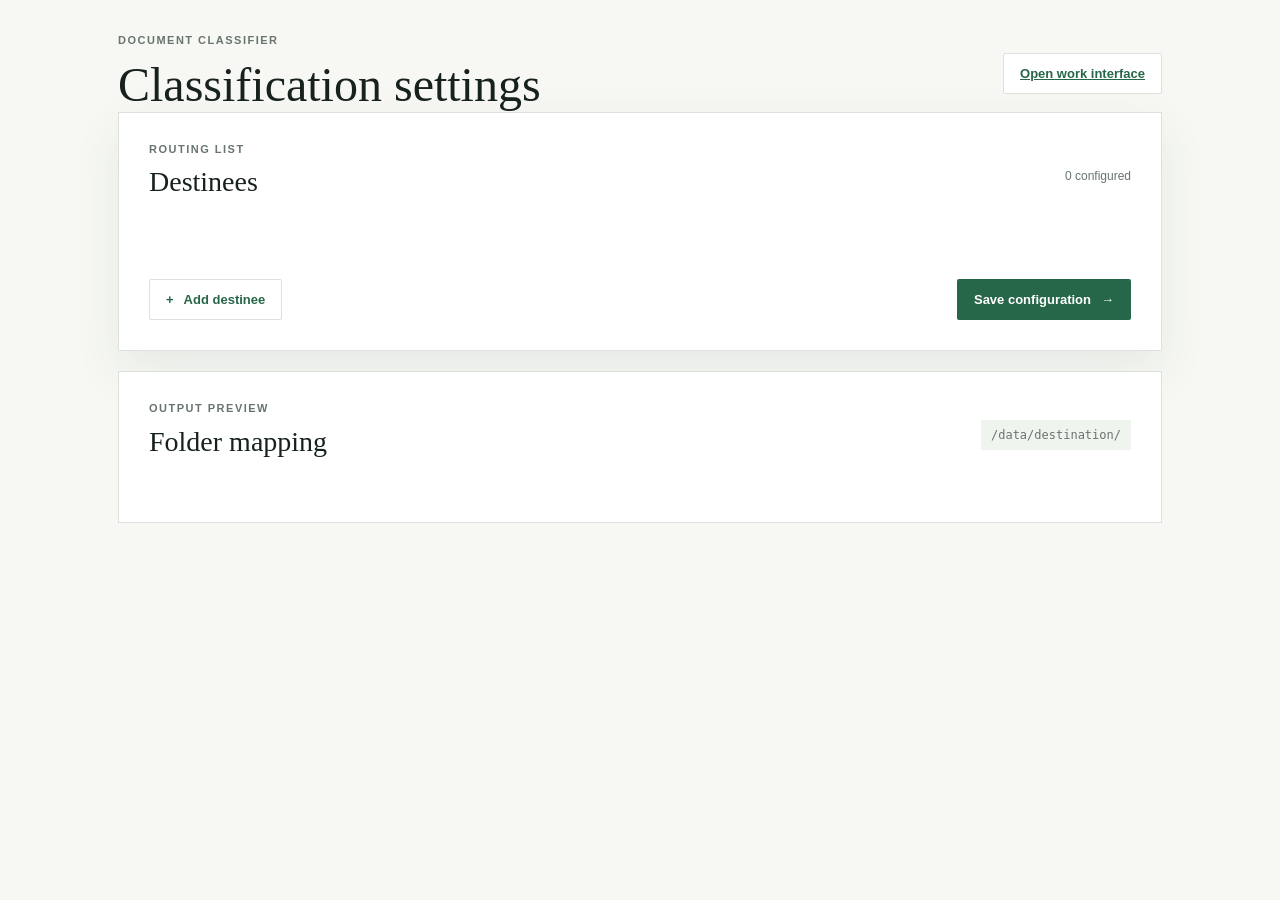
==== frontend/config.html @ 04feac54 "release: v2.0.0 finalize storage and private retention" ====
<!doctype html>
<html lang="en">
<head>
  <meta charset="utf-8">
  <meta name="viewport" content="width=device-width, initial-scale=1">
  <title>Classifier | Destinee configuration</title>
  <link rel="stylesheet" href="styles.css?v=__APP_VERSION__">
</head>
<body>
  <main class="shell">
    <header class="topbar">
      <div>
        <p class="eyebrow">DOCUMENT CLASSIFIER</p>
        <h1>Classification settings</h1>
      </div>
      <div class="topbar-actions">
        <a href="/" class="button button-secondary">Open work interface</a>
      </div>
    </header>

    <section class="workspace-panel" aria-labelledby="destinee-title">
      <div class="panel-heading">
        <div>
          <p class="eyebrow">ROUTING LIST</p>
          <h2 id="destinee-title">Destinees</h2>
        </div>
        <span id="count" class="count">0 configured</span>
      </div>

      <form id="destinee-form" novalidate>
        <div id="destinee-list" class="destinee-list"></div>
        <div id="form-error" class="form-error" role="alert" aria-live="polite"></div>
        <div class="panel-actions">
          <button type="button" id="add-destinee" class="button button-secondary"><span aria-hidden="true">+</span> Add destinee</button>
          <button type="submit" class="button button-primary">Save configuration <span aria-hidden="true">&#8594;</span></button>
        </div>
      </form>
    </section>

    <section class="folder-preview" aria-labelledby="preview-title">
      <div class="preview-heading">
        <div>
          <p class="eyebrow">OUTPUT PREVIEW</p>
          <h2 id="preview-title">Folder mapping</h2>
        </div>
        <span class="preview-root" data-preview-root>/data/destination/</span>
      </div>
      <div id="folder-list" class="folder-list"></div>
    </section>
  </main>
  <script src="config.js?v=__APP_VERSION__"></script>
</body>
</html>
---- frontend/styles.css ----
:root {
  --ink: #17221d;
  --muted: #68746d;
  --line: #dbe1dc;
  --paper: #f7f8f4;
  --panel: #ffffff;
  --green: #276749;
  --mint: #dff1e5;
  --amber: #d88a32;
  --shadow: 0 18px 45px rgba(38, 65, 49, 0.08);
}

* { box-sizing: border-box; }
body {
  margin: 0;
  background: var(--paper);
  color: var(--ink);
  font-family: Georgia, "Times New Roman", serif;
}
button, input { font: inherit; }
button { cursor: pointer; }
.shell { max-width: 1100px; margin: 0 auto; padding: 34px 28px 24px; }
.topbar, .panel-heading, .preview-heading, footer { display: flex; align-items: center; justify-content: space-between; gap: 20px; }
.topbar-actions { display: flex; align-items: center; gap: 12px; }
.help-button { min-width: 110px; justify-content: center; }
.eyebrow { margin: 0 0 10px; color: var(--muted); font: 700 11px/1.2 Arial, sans-serif; letter-spacing: 1.5px; }
.accent { color: var(--amber); }
h1, h2, p { margin-top: 0; }
h1 { margin-bottom: 0; font-size: clamp(30px, 4vw, 48px); font-weight: 400; letter-spacing: 0; }
h2 { margin-bottom: 10px; font-size: 28px; font-weight: 400; letter-spacing: 0; }
.status-pill { display: inline-flex; align-items: center; gap: 8px; padding: 10px 13px; border: 1px solid #cfe0d4; border-radius: 4px; background: var(--mint); color: var(--green); font: 700 12px Arial, sans-serif; }
.status-dot { width: 8px; height: 8px; border-radius: 50%; background: #2e9a5b; }
.global-analysis-status { display: inline-block; margin: 20px 0 0; padding: 8px 11px; border: 1px solid var(--line); font: 700 11px Arial, sans-serif; }
.hero-band { display: flex; justify-content: space-between; align-items: end; min-height: 270px; margin-top: 42px; padding: 34px 38px; background: var(--green); color: white; box-shadow: var(--shadow); }
.hero-band .eyebrow { color: #b9e1c6; }
.hero-band h2 { max-width: 570px; margin-bottom: 14px; font-size: clamp(32px, 5vw, 64px); line-height: .98; }
.lede { max-width: 500px; margin-bottom: 0; color: #d9ebe0; font: 16px/1.55 Arial, sans-serif; }
.route-mark { display: flex; align-items: center; gap: 12px; color: #c1e5cc; font: 700 10px Arial, sans-serif; letter-spacing: 1px; }
.route-mark i { width: 64px; height: 1px; background: #86bf98; }
.path-grid { display: grid; grid-template-columns: repeat(2, 1fr); gap: 16px; margin: 18px 0 46px; }
.path-card { padding: 23px; border: 1px solid var(--line); background: var(--panel); }
.output-card { border-color: #c7dfcf; }
.card-label { display: flex; align-items: center; gap: 9px; margin-bottom: 18px; color: var(--muted); font: 700 11px Arial, sans-serif; letter-spacing: 1px; text-transform: uppercase; }
.icon { display: grid; place-items: center; width: 28px; height: 28px; background: var(--mint); color: var(--green); font: 700 10px Arial, sans-serif; }
.path-card strong, .path-card small { display: block; }
.path-card strong { overflow-wrap: anywhere; font: 16px/1.4 Consolas, monospace; }
.path-card small { margin-top: 7px; color: var(--muted); font: 13px Arial, sans-serif; }
.workspace-panel, .folder-preview { padding: 30px; border: 1px solid var(--line); background: var(--panel); box-shadow: var(--shadow); }
.inbox-panel { margin-top: 20px; padding: 30px; border: 1px solid var(--line); background: #f1f5ef; }
.workflow-layout { position: relative; left: 50%; display: grid; grid-template-columns: 420px minmax(0, 1220px); align-items: start; gap: 20px; width: min(1600px, calc(100vw - 32px)); margin: 20px auto 0; transform: translateX(-50%); }
.workflow-layout .inbox-panel, .workflow-layout .review-panel { margin-top: 0; }
.workflow-layout:not(.review-active) { display: block; width: min(1200px, calc(100vw - 32px)); }
.review-panel { width: min(100%, 1200px); margin: 20px auto 0; padding: 30px; border: 1px solid #c7dfcf; background: var(--panel); box-shadow: var(--shadow); }
.workflow-layout .review-panel { display: none; position: sticky; top: 20px; transform: translateX(120%); opacity: 0; pointer-events: none; transition: transform .42s cubic-bezier(.22, 1, .36, 1), opacity .25s ease; }
.workflow-layout.review-active .review-panel { display: block; }
.workflow-layout.review-active .review-panel { transform: translateX(0); opacity: 1; pointer-events: auto; }
.history-panel { margin-top: 20px; padding: 30px; border: 1px solid var(--line); background: var(--panel); }
.folder-preview { margin-top: 20px; box-shadow: none; }
.count, .preview-root { color: var(--muted); font: 12px Arial, sans-serif; }
.review-status { display: inline-flex; align-items: center; justify-content: center; min-height: 34px; padding: 7px 10px; border: 1px solid var(--line); border-radius: 999px; background: #f5f7f4; color: var(--ink); text-align: center; }
.review-status-neutral { border-color: var(--line); background: #f5f7f4; }
.review-status-warning { border-color: #f0d29b; background: #fff7ea; color: #8b5b21; }
.review-status-success { border-color: #cfe0d4; background: var(--mint); color: var(--green); }
.review-summary {
  display: flex;
  flex-wrap: wrap;
  gap: 8px;
  margin: 16px 0 0;
  padding: 10px 12px;
  border: 1px solid var(--line);
  background: #f8faf8;
}
.summary-chip {
  display: inline-flex;
  align-items: center;
  padding: 5px 8px;
  border-radius: 999px;
  border: 1px solid var(--line);
  font: 700 10px Arial, sans-serif;
  letter-spacing: .8px;
  text-transform: uppercase;
}
.summary-chip-neutral { background: #f5f7f4; color: var(--muted); }
.summary-chip-safe { border-color: #cfe0d4; background: var(--mint); color: var(--green); }
.summary-chip-warning { border-color: #f0d29b; background: #fff7ea; color: #8b5b21; }
.preview-root { padding: 8px 10px; background: #f0f4ef; font-family: Consolas, monospace; }
.help-overlay {
  position: fixed;
  inset: 0;
  display: none;
  place-items: center;
  padding: 24px;
  background: rgba(23, 34, 29, 0.35);
  z-index: 50;
}
.help-overlay.visible { display: grid; }
.help-panel {
  width: min(720px, 100%);
  max-height: min(80vh, 760px);
  overflow: auto;
  padding: 24px 24px 18px;
  border: 1px solid var(--line);
  background: var(--panel);
  box-shadow: var(--shadow);
}
.help-header { display: flex; align-items: flex-start; justify-content: space-between; gap: 18px; margin-bottom: 8px; }
.help-content { display: grid; gap: 20px; margin-top: 6px; }
.help-content section { padding-top: 6px; border-top: 1px solid var(--line); }
.help-content h3 { margin: 0 0 10px; color: var(--green); font: 700 18px Georgia, serif; }
.help-content ul, .help-content ol { margin: 0; padding-left: 18px; color: var(--ink); font: 14px/1.7 Arial, sans-serif; }
.help-content li { margin-bottom: 6px; }
.destinee-list { display: grid; gap: 10px; margin: 25px 0 14px; }
.destinee-row { display: grid; grid-template-columns: 42px 1fr auto; align-items: center; gap: 12px; }
.row-number { color: var(--muted); font: 700 12px Arial, sans-serif; text-align: center; }
.destinee-input { width: 100%; padding: 13px 14px; border: 1px solid var(--line); border-radius: 2px; color: var(--ink); background: #fbfcfa; outline: none; }
.destinee-input:focus { border-color: var(--green); box-shadow: 0 0 0 3px #e3f1e7; }
.remove-button { width: 38px; height: 38px; border: 0; background: transparent; color: var(--muted); font-size: 20px; }
.remove-button:hover { color: #a34636; }
.form-error { min-height: 20px; color: #a34636; font: 13px Arial, sans-serif; }
.inbox-status { margin: 22px 0 14px; color: var(--muted); font: 13px Arial, sans-serif; }
.inbox-list { display: grid; gap: 12px; }
.source-group { display: grid; gap: 8px; }
.source-group-header { display: flex; align-items: center; justify-content: space-between; gap: 12px; padding: 8px 10px; border: 1px solid var(--line); background: #edf2ee; color: var(--muted); font: 700 11px Arial, sans-serif; letter-spacing: .8px; text-transform: uppercase; }
.source-group-count { color: var(--green); }
.panel-actions-inline { display: flex; align-items: center; gap: 10px; }
.merge-toggle { display: inline-flex; align-items: center; gap: 7px; padding: 0 10px 0 0; color: var(--muted); font: 700 10px Arial, sans-serif; letter-spacing: .8px; text-transform: uppercase; }
.merge-toggle input { accent-color: var(--green); }
.inbox-item { display: grid; grid-template-columns: minmax(0, 1fr) auto; align-items: start; gap: 10px 12px; padding: 14px 16px; border: 1px solid var(--line); background: white; transition: border-color .2s ease, box-shadow .2s ease, transform .2s ease; }
.inbox-item.is-active { border-color: var(--green); background: #edf8f1; box-shadow: inset 0 0 0 1px rgba(39, 103, 73, 0.2); }
.inbox-item.is-active .inbox-document strong { color: var(--green); }
.inbox-item-header { grid-column: 1 / -1; display: flex; align-items: center; justify-content: space-between; gap: 12px; }
.inbox-item strong, .inbox-item small { display: block; }
.inbox-item strong { font-size: 16px; font-weight: 400; overflow-wrap: anywhere; }
.inbox-item small { margin-top: 5px; color: var(--muted); font: 11px Arial, sans-serif; }
.inbox-document { grid-column: 1 / 2; min-width: 0; padding: 0; border: 0; background: transparent; color: var(--ink); text-align: left; }
.inbox-document:hover strong { color: var(--green); }
.inbox-item-actions { display: flex; flex: 0 0 auto; align-items: center; justify-content: flex-end; gap: 10px; }
.queue-badges { display: flex; flex-wrap: wrap; align-items: center; justify-content: flex-end; gap: 6px; }
.queue-badge { display: inline-flex; align-items: center; padding: 4px 7px; border: 1px solid var(--line); border-radius: 999px; font: 700 9px Arial, sans-serif; letter-spacing: .7px; text-transform: uppercase; }
.queue-badge-safe { border-color: #cfe0d4; background: #eef8f1; color: var(--green); }
.queue-badge-warning { border-color: #f0d29b; background: #fff7ea; color: #8b5b21; }
.queue-badge-active { border-color: var(--green); background: var(--green); color: white; }
.queue-badge-neutral { border-color: var(--line); background: #f2f5f1; color: var(--muted); }
.dismiss-button { padding: 6px 8px; border: 1px solid #e5c8bd; border-radius: 2px; background: #fff8f5; color: #9b4d36; font: 700 10px Arial, sans-serif; }
.dismiss-button:hover { border-color: #b8664e; background: #fff0e9; }
.shelve-button { padding: 6px 8px; border: 1px solid #d7d9d4; border-radius: 2px; background: #f2f4f1; color: var(--muted); font: 700 10px Arial, sans-serif; }
.shelve-button:hover { border-color: var(--green); background: #edf8f1; color: var(--green); }
.inbox-item.is-shelved { opacity: .78; border-style: dashed; }
.file-state { grid-column: 2 / 3; align-self: center; justify-self: end; color: var(--green); font: 700 10px Arial, sans-serif; letter-spacing: 1px; }
.review-grid { display: grid; grid-template-columns: minmax(420px, 1.3fr) minmax(340px, 0.9fr); gap: 22px; max-width: 1200px; margin: 24px auto 0; }
.review-preview-shell { position: relative; min-height: 520px; border: 1px solid var(--line); background: #eef1ed; }
.review-grid iframe { width: 100%; height: 520px; border: 0; background: #eef1ed; }
.document-preview-loader {
  position: absolute;
  inset: 0;
  display: none;
  place-items: center;
  background: rgba(247, 248, 244, 0.72);
}
.document-preview-loader.visible { display: grid; }
.document-preview-loader::before {
  content: "";
  width: 42px;
  height: 42px;
  border: 4px solid rgba(39, 103, 73, 0.2);
  border-top-color: var(--green);
  border-radius: 50%;
  animation: preview-spin .9s linear infinite;
}
@keyframes preview-spin {
  to { transform: rotate(360deg); }
}
.review-details label { display: block; margin-top: 22px; color: var(--muted); font: 700 11px Arial, sans-serif; letter-spacing: 1px; text-transform: uppercase; }
.review-details select { width: 100%; margin-top: 8px; padding: 12px; border: 1px solid var(--line); background: white; color: var(--ink); }
.review-details .button { width: 100%; justify-content: center; margin-top: 16px; }
.review-details .button:disabled { cursor: not-allowed; opacity: .55; }
.finalize-status { min-height: 18px; margin: 9px 0 0; color: var(--green); font: 12px Arial, sans-serif; }
.page-summary { color: var(--green); font: 700 13px Arial, sans-serif; }
.analysis-summary { margin: 14px 0 0; color: var(--muted); font: 13px/1.5 Arial, sans-serif; }
.metadata-stack { display: grid; gap: 10px; margin: 18px 0 12px; }
.metadata-row { display: grid; gap: 4px; padding: 10px 12px; border: 1px solid var(--line); background: #f8faf8; }
.metadata-label { color: var(--muted); font: 700 10px Arial, sans-serif; letter-spacing: 1px; text-transform: uppercase; }
.metadata-row strong { overflow-wrap: anywhere; font: 13px/1.5 Consolas, monospace; }
.duplicate-warning { margin: 0 0 12px; padding: 8px 10px; border: 1px solid #e9c492; background: #fff8ee; color: #99620d; font: 12px Arial, sans-serif; }
.analysis-provider { display: inline-block; margin: 0 0 18px; padding: 7px 10px; border: 1px solid var(--line); color: var(--muted); font: 700 11px Arial, sans-serif; letter-spacing: .4px; }
.provider-gemini { border-color: #e2bd83; background: #fff6e8; color: #9a5b14; }
.provider-local { border-color: #c7dfcf; background: var(--mint); color: var(--green); }
.provider-warning { border-color: #e6b08a; background: #fff0e6; color: #9b4d20; }
.filter-toolbar {
  display: grid;
  grid-template-columns: minmax(0, 1.5fr) repeat(3, minmax(120px, 0.8fr));
  gap: 10px;
  margin: 16px 0 8px;
}
.filter-toolbar input,
.filter-toolbar select {
  width: 100%;
  padding: 10px 12px;
  border: 1px solid var(--line);
  background: #fff;
  color: var(--ink);
  font: 13px Arial, sans-serif;
}
.history-toolbar { grid-template-columns: minmax(0, 1.7fr) 1fr 1fr; }
.file-state-good { color: var(--green); }
.file-state-warning { color: #a15d1b; }
.file-state-neutral { color: var(--muted); }
.page-text { max-height: 380px; margin-top: 22px; overflow: auto; }
.page-text-block { padding: 12px 0; border-top: 1px solid var(--line); }
.page-text-block.is-collapsed .page-text-body { display: none; }
.page-text-summary { margin: 8px 0 0; color: var(--muted); font: 12px/1.5 Arial, sans-serif; }
.page-text-block:not(.is-collapsed) .page-text-summary { display: none; }
.page-thumbnail { display: block; width: min(100%, 360px); max-height: 220px; margin: 0 0 12px; object-fit: contain; object-position: left top; border: 1px solid var(--line); background: #eef1ed; }
.page-toggle { border: 0; background: transparent; padding: 0; color: var(--ink); font: 700 11px Arial, sans-serif; letter-spacing: 1px; text-transform: uppercase; text-align: left; cursor: pointer; }
.page-text-heading { display: flex; align-items: center; justify-content: space-between; gap: 12px; }
.rotation-controls { display: flex; gap: 5px; }
.rotation-controls button { width: 28px; height: 28px; border: 1px solid var(--line); background: white; color: var(--green); font-family: Arial, sans-serif; }
.rotation-controls button:hover { border-color: var(--green); background: var(--mint); }
.page-text-block p { margin: 7px 0 0; white-space: pre-wrap; color: var(--muted); font: 13px/1.5 Arial, sans-serif; }
.split-controls { margin-top: 24px; padding-top: 18px; border-top: 1px solid var(--line); }
.split-controls > label { display: block; color: var(--muted); font: 700 11px Arial, sans-serif; letter-spacing: 1px; text-transform: uppercase; }
.split-boundaries { display: flex; flex-wrap: wrap; gap: 8px; margin: 12px 0; }
.split-boundary { padding: 8px 10px; border: 1px solid var(--line); color: var(--muted); font: 12px Arial, sans-serif; }
.split-boundary input { margin-right: 5px; }
.split-outputs { display: grid; gap: 10px; margin-top: 14px; }
.split-output-row { display: grid; grid-template-columns: 1fr 1fr 1fr; align-items: center; gap: 8px; padding: 10px; border: 1px solid var(--line); background: #fbfcfa; }
.split-output-row strong { font: 700 11px Arial, sans-serif; text-transform: uppercase; }
.split-output-row input, .split-output-row select { min-width: 0; padding: 9px; border: 1px solid var(--line); background: white; }
.history-list { display: grid; gap: 8px; }
.history-item { display: flex; align-items: center; justify-content: space-between; gap: 15px; padding: 15px 16px; border-bottom: 1px solid var(--line); }
.history-item strong, .history-item small { display: block; }
.history-item strong { font-size: 16px; font-weight: 400; overflow-wrap: anywhere; }
.history-item small { margin-top: 5px; color: var(--muted); font: 11px Arial, sans-serif; text-transform: capitalize; }
.panel-actions { display: flex; justify-content: space-between; align-items: center; gap: 14px; margin-top: 12px; }
.button { display: inline-flex; align-items: center; gap: 10px; padding: 12px 16px; border: 1px solid transparent; border-radius: 2px; font: 700 13px Arial, sans-serif; }
.button-primary { background: var(--green); color: white; }
.button-primary:hover { background: #1d5439; }
.button-secondary { border-color: var(--line); background: white; color: var(--green); }
.button-secondary:hover { border-color: var(--green); }
.folder-list { display: grid; grid-template-columns: repeat(3, 1fr); gap: 10px; margin-top: 24px; }
.folder-item { padding: 15px; border-left: 3px solid var(--amber); background: #fbfcfa; }
.folder-item strong { display: block; font-size: 17px; font-weight: 400; }
.folder-item small { display: block; margin-top: 7px; color: var(--muted); font: 11px Consolas, monospace; overflow-wrap: anywhere; }
footer { margin-top: 24px; padding: 18px 0 0; color: var(--muted); border-top: 1px solid var(--line); font: 11px Arial, sans-serif; }
@media (max-width: 1570px) {
  .workflow-layout, .workflow-layout:not(.review-active) { left: auto; grid-template-columns: 1fr; width: auto; margin-top: 20px; transform: none; }
  .workflow-layout .review-panel { position: static; transform: translateY(24px); }
  .workflow-layout.review-active .review-panel { transform: translateY(0); }
}
@media (max-width: 700px) {
  .shell { padding: 22px 16px; }
  .topbar, .hero-band, .preview-heading { align-items: flex-start; flex-direction: column; }
  .status-pill { align-self: flex-start; }
  .hero-band { min-height: 300px; padding: 28px 24px; }
  .route-mark { margin-top: 22px; }
  .path-grid, .folder-list, .review-grid { grid-template-columns: 1fr; }
  .workflow-layout { left: auto; grid-template-columns: 1fr; width: auto; margin-top: 20px; transform: none; }
  .workflow-layout .review-panel { position: static; }
  .split-output-row { grid-template-columns: 1fr; }
  .workspace-panel, .inbox-panel, .folder-preview { padding: 22px 18px; }
  .panel-actions { align-items: stretch; flex-direction: column-reverse; }
  .button { justify-content: center; }
  footer { align-items: flex-start; flex-direction: column; gap: 8px; }
}
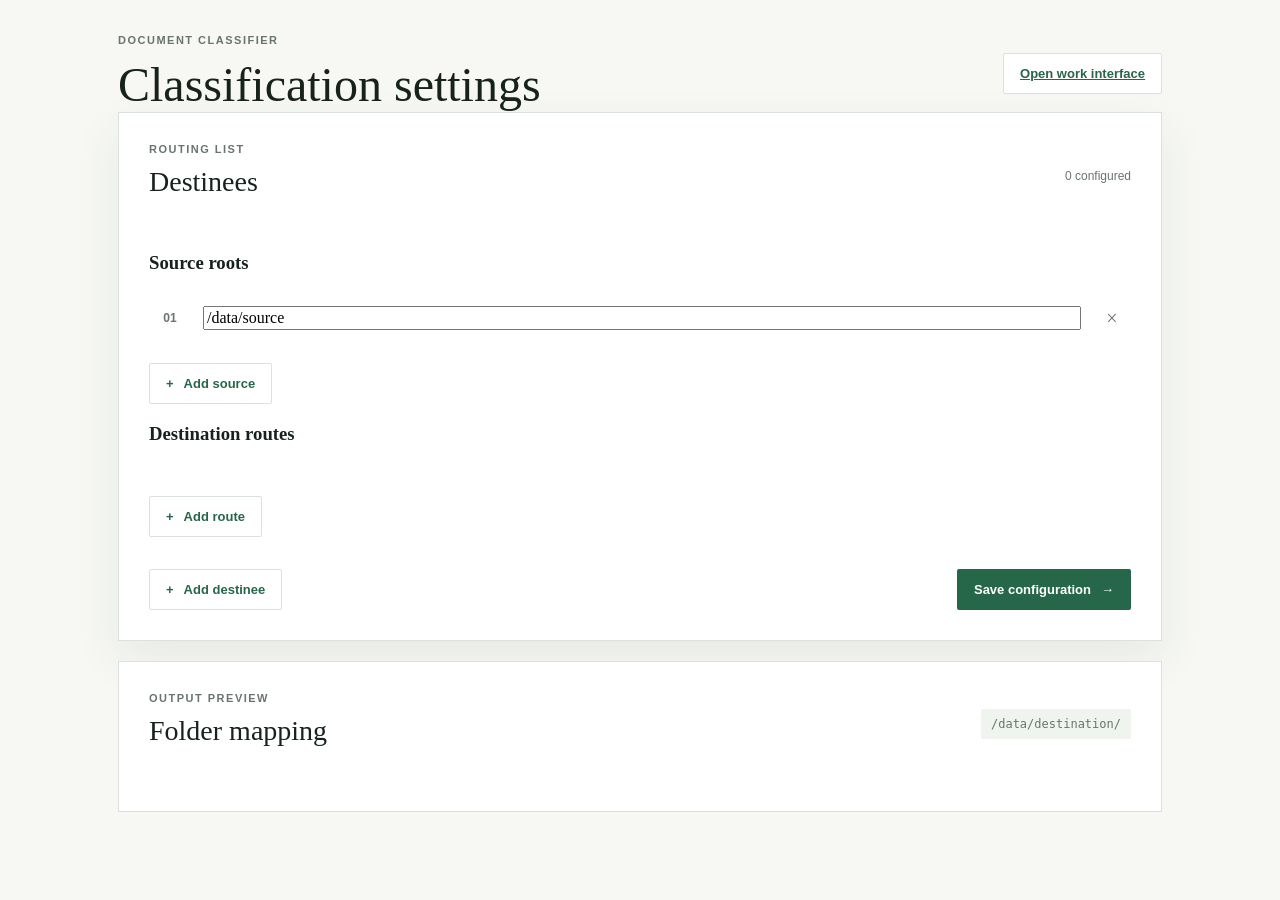
==== commit b44a0371: "fix: preserve live route config validation on port 3001" ====
--- a/frontend/config.html
+++ b/frontend/config.html
@@ -28,7 +28,19 @@
       </div>
 
       <form id="destinee-form" novalidate>
-        <div id="destinee-list" class="destinee-list"></div>
+        <div id="destinee-list" class="destinee-list" aria-label="Configured destinees"></div>
+        <div class="config-grid">
+          <div class="config-column">
+            <h3>Source roots</h3>
+            <div id="source-root-list" class="destinee-list"></div>
+            <button type="button" id="add-source-root" class="button button-secondary" style="margin-top: 0.75rem;"><span aria-hidden="true">+</span> Add source</button>
+          </div>
+          <div class="config-column">
+            <h3>Destination routes</h3>
+            <div id="destination-route-list" class="destinee-list"></div>
+            <button type="button" id="add-destination-route" class="button button-secondary" style="margin-top: 0.75rem;"><span aria-hidden="true">+</span> Add route</button>
+          </div>
+        </div>
         <div id="form-error" class="form-error" role="alert" aria-live="polite"></div>
         <div class="panel-actions">
           <button type="button" id="add-destinee" class="button button-secondary"><span aria-hidden="true">+</span> Add destinee</button>
